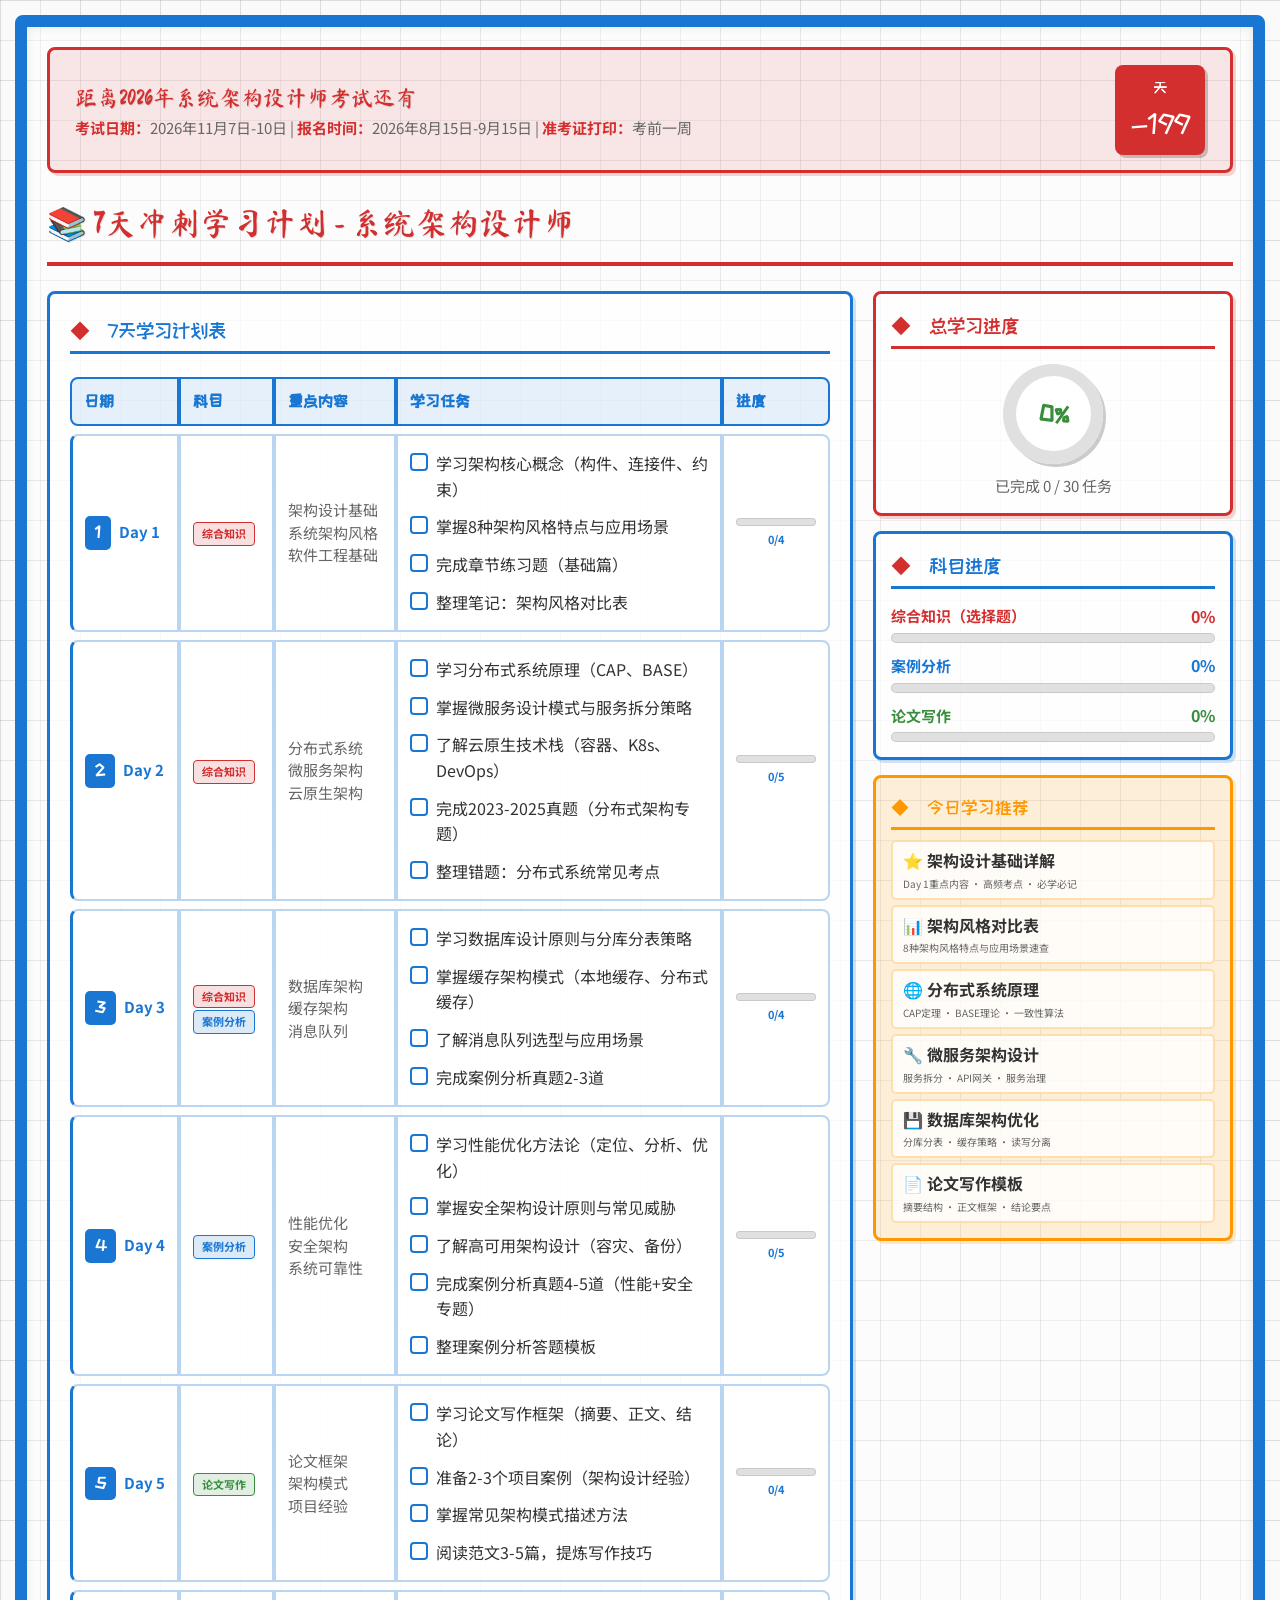
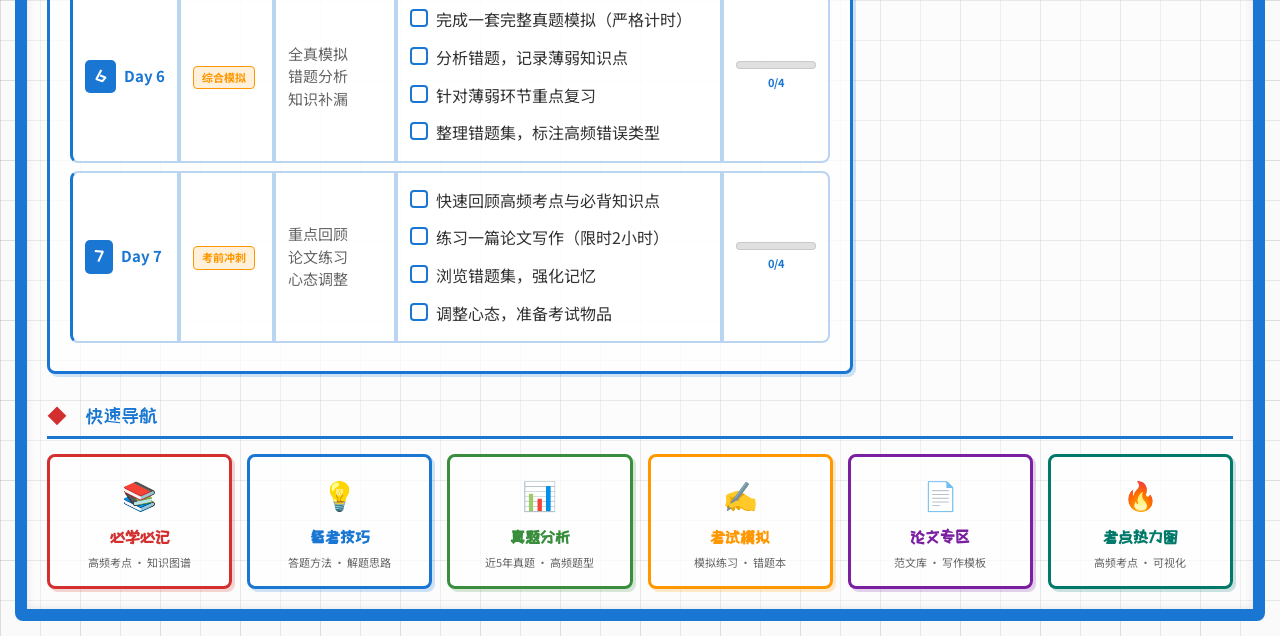
==== index.html @ 99080cd5 "补充论文范文：每个类别扩充到5篇共25篇，修复首页计划表日期列换行问题" ====
<!DOCTYPE html>
<html lang="zh-CN">
<head>
    <meta charset="UTF-8">
    <meta name="viewport" content="width=device-width, initial-scale=1.0">
    <title>系统架构设计师冲刺备考网站</title>
    <link rel="stylesheet" href="css/common.css">
    <style>
        * {
            margin: 0;
            padding: 0;
            box-sizing: border-box;
        }

        body {
            font-family: 'Noto Sans SC', sans-serif;
            background: #fafafa;
            background-image:
                linear-gradient(rgba(0,0,0,0.08) 1px, transparent 1px),
                linear-gradient(90deg, rgba(0,0,0,0.08) 1px, transparent 1px),
                linear-gradient(rgba(0,0,0,0.04) 1px, transparent 1px),
                linear-gradient(90deg, rgba(0,0,0,0.04) 1px, transparent 1px);
            background-size: 40px 40px, 40px 40px, 80px 80px, 80px 80px;
            padding: 15px;
            color: #333;
            min-height: 100vh;
        }

        /* 白板边框效果 */
        .whiteboard-container {
            position: relative;
            background: rgba(255,255,255,0.3);
            border: 12px solid #1976d2;
            border-radius: 8px;
            box-shadow: inset 0 0 10px rgba(0,0,0,0.1);
            padding: 20px;
            max-width: 1400px;
            margin: 0 auto;
        }

        /* 倒计时横幅 */
        .countdown-banner {
            background: rgba(211,47,47,0.1);
            border: 3px solid #d32f2f;
            border-radius: 8px;
            padding: 15px 25px;
            margin-bottom: 25px;
            display: flex;
            justify-content: space-between;
            align-items: center;
            box-shadow: 3px 3px 0 rgba(211,47,47,0.2);
        }

        .countdown-title {
            color: #d32f2f;
            font-family: 'Ma Shan Zheng', cursive;
            font-size: 22px;
            text-shadow: 1px 1px 0 rgba(0,0,0,0.1);
        }

        .countdown-days {
            display: flex;
            gap: 10px;
        }

        .day-box {
            background: #d32f2f;
            color: #fff;
            padding: 10px 15px;
            border-radius: 8px;
            font-family: 'ZCOOL KuaiLe', cursive;
            font-size: 28px;
            text-align: center;
            min-width: 60px;
            box-shadow: 3px 3px 0 rgba(0,0,0,0.2);
        }

        .day-label {
            font-size: 16px;
            font-weight: 500;
        }

        .exam-info {
            font-size: 15px;
            color: #666;
        }

        .exam-info strong {
            color: #d32f2f;
        }

        /* 页面标题 */
        .page-title {
            color: #d32f2f;
            font-family: 'Ma Shan Zheng', cursive;
            font-size: 32px;
            margin-bottom: 25px;
            padding-bottom: 12px;
            border-bottom: 4px solid #d32f2f;
            text-shadow: 1px 1px 0 rgba(0,0,0,0.1);
        }

        /* 主内容区域 */
        .main-content {
            display: grid;
            grid-template-columns: 1fr 360px;
            gap: 20px;
            min-height: calc(100vh - 250px);
        }

        /* 7天学习计划表格 */
        .study-plan-section {
            background: rgba(255,255,255,0.7);
            border: 3px solid #1976d2;
            border-radius: 8px;
            padding: 20px;
            box-shadow: 3px 3px 0 rgba(25,118,210,0.2);
        }

        /* 科目列样式优化 - 标签不换行 */
        .subject-tags-wrapper {
            display: flex;
            flex-wrap: nowrap;
            gap: 4px;
            align-items: center;
        }

        /* 科目标签 - 更紧凑 */
        .subject-tag {
            display: inline-block;
            padding: 2px 8px;
            border-radius: 4px;
            font-size: 11px;
            font-weight: 700;
            white-space: nowrap;
        }

        .section-title {
            color: #1976d2;
            font-family: 'ZCOOL KuaiLe', cursive;
            font-size: 20px;
            margin-bottom: 15px;
            display: flex;
            align-items: center;
            gap: 8px;
        }

        .section-title::before {
            content: '◆';
            color: #d32f2f;
        }

        /* 学习计划表格 */
        .plan-table {
            width: 100%;
            border-collapse: separate;
            border-spacing: 0 8px;
        }

        .plan-table th {
            background: rgba(25,118,210,0.1);
            color: #1976d2;
            font-family: 'ZCOOL KuaiLe', cursive;
            font-size: 16px;
            padding: 10px 12px;
            text-align: left;
            border: 2px solid #1976d2;
        }

        .plan-table th:first-child {
            border-radius: 8px 0 0 8px;
        }

        .plan-table th:last-child {
            border-radius: 0 8px 8px 0;
        }

        .plan-table td {
            padding: 12px 12px;
            font-size: 15px;
            background: rgba(255,255,255,0.8);
            border: 2px solid rgba(25,118,210,0.3);
            transition: all 0.3s;
        }

        .plan-table td:first-child {
            border-radius: 8px 0 0 8px;
            border-left: 3px solid #1976d2;
        }

        .plan-table td:last-child {
            border-radius: 0 8px 8px 0;
        }

        .plan-table tr:hover td {
            background: rgba(25,118,210,0.1);
            border-color: #1976d2;
        }

        /* 日期单元格 */
        .day-cell {
            font-weight: 700;
            color: #1976d2;
            white-space: nowrap;
        }

        .day-number {
            display: inline-block;
            background: #1976d2;
            color: #fff;
            padding: 4px 10px;
            border-radius: 5px;
            font-family: 'ZCOOL KuaiLe', cursive;
            font-size: 16px;
            margin-right: 8px;
        }

        /* 科目标签 - 更紧凑 */
        .subject-tag {
            display: inline-block;
            padding: 2px 8px;
            border-radius: 4px;
            font-size: 11px;
            font-weight: 700;
            white-space: nowrap;
        }

        .subject-tag.red {
            background: rgba(211,47,47,0.15);
            color: #d32f2f;
            border: 1px solid #d32f2f;
        }

        .subject-tag.blue {
            background: rgba(25,118,210,0.15);
            color: #1976d2;
            border: 1px solid #1976d2;
        }

        .subject-tag.green {
            background: rgba(56,142,60,0.15);
            color: #388e3c;
            border: 1px solid #388e3c;
        }

        .subject-tag.orange {
            background: rgba(255,152,0,0.15);
            color: #ff9800;
            border: 1px solid #ff9800;
        }

        /* 内容要点 */
        .content-points {
            color: #666;
            font-size: 16px;
            line-height: 1.5;
        }

        /* 任务checkbox列表 */
        .task-list {
            display: flex;
            flex-direction: column;
            gap: 6px;
        }

        .task-item {
            display: flex;
            align-items: flex-start;
            gap: 8px;
            font-size: 16px;
            line-height: 1.6;
            cursor: pointer;
            padding: 3px 0;
        }

        .task-item:hover {
            color: #1976d2;
        }

        .task-checkbox {
            width: 18px;
            height: 18px;
            border: 2px solid #1976d2;
            border-radius: 4px;
            cursor: pointer;
            display: flex;
            align-items: center;
            justify-content: center;
            transition: all 0.2s;
            background: transparent;
            flex-shrink: 0;
            margin-top: 2px;
        }

        .task-checkbox:hover {
            background: rgba(25,118,210,0.1);
        }

        .task-checkbox.checked {
            background: #388e3c;
            border-color: #388e3c;
        }

        .task-checkbox.checked::after {
            content: '✓';
            color: #fff;
            font-size: 16px;
            font-weight: 700;
        }

        .task-text {
            flex: 1;
        }

        .task-text.completed {
            color: #666;
            text-decoration: line-through;
        }

        /* 状态进度 */
        .status-progress {
            display: flex;
            flex-direction: column;
            align-items: center;
            gap: 5px;
        }

        .mini-progress-bar {
            width: 80px;
            height: 8px;
            background: #e0e0e0;
            border-radius: 4px;
            overflow: hidden;
            border: 1px solid rgba(0,0,0,0.1);
        }

        .mini-progress-fill {
            height: 100%;
            border-radius: 4px;
            transition: width 0.3s ease;
            background: #1976d2;
        }

        .mini-progress-fill.completed {
            background: #388e3c;
        }

        .progress-percent-text {
            font-size: 11px;
            font-weight: 700;
            color: #1976d2;
        }

        .progress-percent-text.completed {
            color: #388e3c;
        }

        /* 右侧进度区域 */
        .progress-section {
            display: flex;
            flex-direction: column;
            gap: 15px;
            height: 100%;
        }

        /* 总进度卡片 */
        .total-progress-card {
            background: rgba(255,255,255,0.7);
            border: 3px solid #d32f2f;
            border-radius: 8px;
            padding: 15px;
            text-align: center;
            box-shadow: 3px 3px 0 rgba(211,47,47,0.2);
        }

        .progress-circle {
            width: 100px;
            height: 100px;
            border-radius: 50%;
            background: conic-gradient(#388e3c 0deg 0deg, #e0e0e0 0deg 360deg);
            display: flex;
            align-items: center;
            justify-content: center;
            margin: 10px auto;
            box-shadow: 3px 3px 0 rgba(0,0,0,0.2);
            position: relative;
        }

        .progress-circle::before {
            content: '';
            width: 75px;
            height: 75px;
            border-radius: 50%;
            background: #fff;
            position: absolute;
        }

        .progress-value {
            position: relative;
            z-index: 1;
            color: #388e3c;
            font-family: 'ZCOOL KuaiLe', cursive;
            font-size: 24px;
            font-weight: 700;
        }

        .progress-label {
            color: #666;
            font-size: 15px;
        }

        /* 分科目进度 */
        .subject-progress-card {
            background: rgba(255,255,255,0.7);
            border: 3px solid #1976d2;
            border-radius: 8px;
            padding: 15px;
            box-shadow: 3px 3px 0 rgba(25,118,210,0.2);
        }

        .progress-item {
            margin-bottom: 10px;
        }

        .progress-item:last-child {
            margin-bottom: 0;
        }

        .progress-header {
            display: flex;
            justify-content: space-between;
            align-items: center;
            margin-bottom: 4px;
        }

        .progress-name {
            font-size: 15px;
            font-weight: 700;
        }

        .progress-percent {
            font-size: 16px;
            font-weight: 700;
        }

        .progress-bar {
            height: 10px;
            background: #e0e0e0;
            border-radius: 5px;
            overflow: hidden;
            border: 1px solid rgba(0,0,0,0.1);
        }

        .progress-fill {
            height: 100%;
            border-radius: 5px;
            transition: width 0.5s ease;
        }

        .progress-fill.red {
            background: #d32f2f;
        }

        .progress-fill.blue {
            background: #1976d2;
        }

        .progress-fill.green {
            background: #388e3c;
        }

        /* 今日推荐卡片 */
        .today-recommend-card {
            background: rgba(255,152,0,0.15);
            border: 3px solid #ff9800;
            border-radius: 8px;
            padding: 15px;
            box-shadow: 3px 3px 0 rgba(255,152,0,0.2);
        }

        .today-recommend-card .section-title::before {
            color: #ff9800;
        }

        .today-recommend-card .section-title {
            color: #ff9800;
            font-size: 18px;
            margin-bottom: 10px;
        }

        .recommend-item {
            background: rgba(255,255,255,0.8);
            padding: 6px 10px;
            border-radius: 5px;
            margin-bottom: 5px;
            border: 2px solid rgba(255,152,0,0.3);
            cursor: pointer;
            transition: all 0.3s;
        }

        .recommend-item:hover {
            background: rgba(255,152,0,0.2);
            transform: translateX(5px);
        }

        .recommend-item:last-child {
            margin-bottom: 0;
        }

        .recommend-title {
            font-weight: 700;
            font-size: 16px;
            color: #333;
        }

        .recommend-desc {
            font-size: 10px;
            color: #666;
            margin-top: 2px;
        }

        /* 快速导航区域 */
        .quick-nav-section {
            margin-top: 25px;
        }

        .nav-grid {
            display: grid;
            grid-template-columns: repeat(6, 1fr);
            gap: 15px;
        }

        .nav-card {
            background: rgba(255,255,255,0.7);
            border: 3px solid;
            border-radius: 8px;
            padding: 15px;
            text-align: center;
            cursor: pointer;
            transition: all 0.3s;
            box-shadow: 3px 3px 0;
        }

        .nav-card:hover {
            transform: translateY(-3px);
        }

        .nav-card.red {
            border-color: #d32f2f;
            box-shadow: 3px 3px 0 rgba(211,47,47,0.2);
        }

        .nav-card.red:hover {
            background: rgba(211,47,47,0.15);
        }

        .nav-card.blue {
            border-color: #1976d2;
            box-shadow: 3px 3px 0 rgba(25,118,210,0.2);
        }

        .nav-card.blue:hover {
            background: rgba(25,118,210,0.15);
        }

        .nav-card.green {
            border-color: #388e3c;
            box-shadow: 3px 3px 0 rgba(56,142,60,0.2);
        }

        .nav-card.green:hover {
            background: rgba(56,142,60,0.15);
        }

        .nav-card.orange {
            border-color: #ff9800;
            box-shadow: 3px 3px 0 rgba(255,152,0,0.2);
        }

        .nav-card.orange:hover {
            background: rgba(255,152,0,0.15);
        }

        .nav-card.purple {
            border-color: #7b1fa2;
            box-shadow: 3px 3px 0 rgba(123,31,162,0.2);
        }

        .nav-card.purple:hover {
            background: rgba(123,31,162,0.15);
        }

        .nav-card.teal {
            border-color: #00796b;
            box-shadow: 3px 3px 0 rgba(0,121,107,0.2);
        }

        .nav-card.teal:hover {
            background: rgba(0,121,107,0.15);
        }

        .nav-icon {
            font-size: 28px;
            margin-bottom: 8px;
        }

        .nav-label {
            font-family: 'ZCOOL KuaiLe', cursive;
            font-size: 16px;
            font-weight: 700;
        }

        .nav-desc {
            font-size: 11px;
            color: #666;
            margin-top: 3px;
        }

        /* 响应式设计 */
        @media (max-width: 1024px) {
            .main-content {
                grid-template-columns: 1fr;
            }

            .nav-grid {
                grid-template-columns: repeat(3, 1fr);
            }
        }

        @media (max-width: 768px) {
            .nav-grid {
                grid-template-columns: repeat(2, 1fr);
            }

            .countdown-banner {
                flex-direction: column;
                gap: 15px;
                text-align: center;
            }

            .countdown-days {
                justify-content: center;
            }

            .plan-table th:nth-child(3),
            .plan-table td:nth-child(3) {
                display: none;
            }
        }

        .clickable {
            cursor: pointer;
        }
    </style>
</head>
<body>
    <div class="whiteboard-container">
        <!-- 倒计时横幅 -->
        <div class="countdown-banner">
            <div>
                <div class="countdown-title">距离2026年系统架构设计师考试还有</div>
                <div class="exam-info">
                    <strong>考试日期：</strong>2026年11月7日-10日 |
                    <strong>报名时间：</strong>2026年8月15日-9月15日 |
                    <strong>准考证打印：</strong>考前一周
                </div>
            </div>
            <div class="countdown-days">
                <div class="day-box">
                    <div class="day-label">天</div>
                    <div id="countdownDays">176</div>
                </div>
            </div>
        </div>

        <!-- 页面标题 -->
        <div class="page-title">📚 7天冲刺学习计划 - 系统架构设计师</div>

        <!-- 主内容区域 -->
        <div class="main-content">
            <!-- 左侧：学习计划表格 -->
            <div class="study-plan-section">
                <div class="section-title">7天学习计划表</div>
                <table class="plan-table">
                    <thead>
                        <tr>
                            <th style="width: 12%;">日期</th>
                            <th style="width: 12%;">科目</th>
                            <th style="width: 18%;">重点内容</th>
                            <th style="width: 48%;">学习任务</th>
                            <th style="width: 10%;">进度</th>
                        </tr>
                    </thead>
                    <tbody>
                        <!-- Day 1 -->
                        <tr data-day="1">
                            <td class="day-cell">
                                <span class="day-number">1</span>Day 1
                            </td>
                            <td>
                                <span class="subject-tag red">综合知识</span>
                            </td>
                            <td class="content-points">
                                架构设计基础<br>
                                系统架构风格<br>
                                软件工程基础
                            </td>
                            <td>
                                <div class="task-list">
                                    <div class="task-item" onclick="toggleTask(this)">
                                        <div class="task-checkbox"></div>
                                        <span class="task-text">学习架构核心概念（构件、连接件、约束）</span>
                                    </div>
                                    <div class="task-item" onclick="toggleTask(this)">
                                        <div class="task-checkbox"></div>
                                        <span class="task-text">掌握8种架构风格特点与应用场景</span>
                                    </div>
                                    <div class="task-item" onclick="toggleTask(this)">
                                        <div class="task-checkbox"></div>
                                        <span class="task-text">完成章节练习题（基础篇）</span>
                                    </div>
                                    <div class="task-item" onclick="toggleTask(this)">
                                        <div class="task-checkbox"></div>
                                        <span class="task-text">整理笔记：架构风格对比表</span>
                                    </div>
                                </div>
                            </td>
                            <td>
                                <div class="status-progress">
                                    <div class="mini-progress-bar">
                                        <div class="mini-progress-fill" style="width: 0%;"></div>
                                    </div>
                                    <span class="progress-percent-text">0/4</span>
                                </div>
                            </td>
                        </tr>

                        <!-- Day 2 -->
                        <tr data-day="2">
                            <td class="day-cell">
                                <span class="day-number">2</span>Day 2
                            </td>
                            <td>
                                <span class="subject-tag red">综合知识</span>
                            </td>
                            <td class="content-points">
                                分布式系统<br>
                                微服务架构<br>
                                云原生架构
                            </td>
                            <td>
                                <div class="task-list">
                                    <div class="task-item" onclick="toggleTask(this)">
                                        <div class="task-checkbox"></div>
                                        <span class="task-text">学习分布式系统原理（CAP、BASE）</span>
                                    </div>
                                    <div class="task-item" onclick="toggleTask(this)">
                                        <div class="task-checkbox"></div>
                                        <span class="task-text">掌握微服务设计模式与服务拆分策略</span>
                                    </div>
                                    <div class="task-item" onclick="toggleTask(this)">
                                        <div class="task-checkbox"></div>
                                        <span class="task-text">了解云原生技术栈（容器、K8s、DevOps）</span>
                                    </div>
                                    <div class="task-item" onclick="toggleTask(this)">
                                        <div class="task-checkbox"></div>
                                        <span class="task-text">完成2023-2025真题（分布式架构专题）</span>
                                    </div>
                                    <div class="task-item" onclick="toggleTask(this)">
                                        <div class="task-checkbox"></div>
                                        <span class="task-text">整理错题：分布式系统常见考点</span>
                                    </div>
                                </div>
                            </td>
                            <td>
                                <div class="status-progress">
                                    <div class="mini-progress-bar">
                                        <div class="mini-progress-fill" style="width: 0%;"></div>
                                    </div>
                                    <span class="progress-percent-text">0/5</span>
                                </div>
                            </td>
                        </tr>

                        <!-- Day 3 -->
                        <tr data-day="3">
                            <td class="day-cell">
                                <span class="day-number">3</span>Day 3
                            </td>
                            <td>
                                <span class="subject-tag red">综合知识</span>
                                <span class="subject-tag blue">案例分析</span>
                            </td>
                            <td class="content-points">
                                数据库架构<br>
                                缓存架构<br>
                                消息队列
                            </td>
                            <td>
                                <div class="task-list">
                                    <div class="task-item" onclick="toggleTask(this)">
                                        <div class="task-checkbox"></div>
                                        <span class="task-text">学习数据库设计原则与分库分表策略</span>
                                    </div>
                                    <div class="task-item" onclick="toggleTask(this)">
                                        <div class="task-checkbox"></div>
                                        <span class="task-text">掌握缓存架构模式（本地缓存、分布式缓存）</span>
                                    </div>
                                    <div class="task-item" onclick="toggleTask(this)">
                                        <div class="task-checkbox"></div>
                                        <span class="task-text">了解消息队列选型与应用场景</span>
                                    </div>
                                    <div class="task-item" onclick="toggleTask(this)">
                                        <div class="task-checkbox"></div>
                                        <span class="task-text">完成案例分析真题2-3道</span>
                                    </div>
                                </div>
                            </td>
                            <td>
                                <div class="status-progress">
                                    <div class="mini-progress-bar">
                                        <div class="mini-progress-fill" style="width: 0%;"></div>
                                    </div>
                                    <span class="progress-percent-text">0/4</span>
                                </div>
                            </td>
                        </tr>

                        <!-- Day 4 -->
                        <tr data-day="4">
                            <td class="day-cell">
                                <span class="day-number">4</span>Day 4
                            </td>
                            <td>
                                <span class="subject-tag blue">案例分析</span>
                            </td>
                            <td class="content-points">
                                性能优化<br>
                                安全架构<br>
                                系统可靠性
                            </td>
                            <td>
                                <div class="task-list">
                                    <div class="task-item" onclick="toggleTask(this)">
                                        <div class="task-checkbox"></div>
                                        <span class="task-text">学习性能优化方法论（定位、分析、优化）</span>
                                    </div>
                                    <div class="task-item" onclick="toggleTask(this)">
                                        <div class="task-checkbox"></div>
                                        <span class="task-text">掌握安全架构设计原则与常见威胁</span>
                                    </div>
                                    <div class="task-item" onclick="toggleTask(this)">
                                        <div class="task-checkbox"></div>
                                        <span class="task-text">了解高可用架构设计（容灾、备份）</span>
                                    </div>
                                    <div class="task-item" onclick="toggleTask(this)">
                                        <div class="task-checkbox"></div>
                                        <span class="task-text">完成案例分析真题4-5道（性能+安全专题）</span>
                                    </div>
                                    <div class="task-item" onclick="toggleTask(this)">
                                        <div class="task-checkbox"></div>
                                        <span class="task-text">整理案例分析答题模板</span>
                                    </div>
                                </div>
                            </td>
                            <td>
                                <div class="status-progress">
                                    <div class="mini-progress-bar">
                                        <div class="mini-progress-fill" style="width: 0%;"></div>
                                    </div>
                                    <span class="progress-percent-text">0/5</span>
                                </div>
                            </td>
                        </tr>

                        <!-- Day 5 -->
                        <tr data-day="5">
                            <td class="day-cell">
                                <span class="day-number">5</span>Day 5
                            </td>
                            <td>
                                <span class="subject-tag green">论文写作</span>
                            </td>
                            <td class="content-points">
                                论文框架<br>
                                架构模式<br>
                                项目经验
                            </td>
                            <td>
                                <div class="task-list">
                                    <div class="task-item" onclick="toggleTask(this)">
                                        <div class="task-checkbox"></div>
                                        <span class="task-text">学习论文写作框架（摘要、正文、结论）</span>
                                    </div>
                                    <div class="task-item" onclick="toggleTask(this)">
                                        <div class="task-checkbox"></div>
                                        <span class="task-text">准备2-3个项目案例（架构设计经验）</span>
                                    </div>
                                    <div class="task-item" onclick="toggleTask(this)">
                                        <div class="task-checkbox"></div>
                                        <span class="task-text">掌握常见架构模式描述方法</span>
                                    </div>
                                    <div class="task-item" onclick="toggleTask(this)">
                                        <div class="task-checkbox"></div>
                                        <span class="task-text">阅读范文3-5篇，提炼写作技巧</span>
                                    </div>
                                </div>
                            </td>
                            <td>
                                <div class="status-progress">
                                    <div class="mini-progress-bar">
                                        <div class="mini-progress-fill" style="width: 0%;"></div>
                                    </div>
                                    <span class="progress-percent-text">0/4</span>
                                </div>
                            </td>
                        </tr>

                        <!-- Day 6 -->
                        <tr data-day="6">
                            <td class="day-cell">
                                <span class="day-number">6</span>Day 6
                            </td>
                            <td>
                                <span class="subject-tag orange">综合模拟</span>
                            </td>
                            <td class="content-points">
                                全真模拟<br>
                                错题分析<br>
                                知识补漏
                            </td>
                            <td>
                                <div class="task-list">
                                    <div class="task-item" onclick="toggleTask(this)">
                                        <div class="task-checkbox"></div>
                                        <span class="task-text">完成一套完整真题模拟（严格计时）</span>
                                    </div>
                                    <div class="task-item" onclick="toggleTask(this)">
                                        <div class="task-checkbox"></div>
                                        <span class="task-text">分析错题，记录薄弱知识点</span>
                                    </div>
                                    <div class="task-item" onclick="toggleTask(this)">
                                        <div class="task-checkbox"></div>
                                        <span class="task-text">针对薄弱环节重点复习</span>
                                    </div>
                                    <div class="task-item" onclick="toggleTask(this)">
                                        <div class="task-checkbox"></div>
                                        <span class="task-text">整理错题集，标注高频错误类型</span>
                                    </div>
                                </div>
                            </td>
                            <td>
                                <div class="status-progress">
                                    <div class="mini-progress-bar">
                                        <div class="mini-progress-fill" style="width: 0%;"></div>
                                    </div>
                                    <span class="progress-percent-text">0/4</span>
                                </div>
                            </td>
                        </tr>

                        <!-- Day 7 -->
                        <tr data-day="7">
                            <td class="day-cell">
                                <span class="day-number">7</span>Day 7
                            </td>
                            <td>
                                <span class="subject-tag orange">考前冲刺</span>
                            </td>
                            <td class="content-points">
                                重点回顾<br>
                                论文练习<br>
                                心态调整
                            </td>
                            <td>
                                <div class="task-list">
                                    <div class="task-item" onclick="toggleTask(this)">
                                        <div class="task-checkbox"></div>
                                        <span class="task-text">快速回顾高频考点与必背知识点</span>
                                    </div>
                                    <div class="task-item" onclick="toggleTask(this)">
                                        <div class="task-checkbox"></div>
                                        <span class="task-text">练习一篇论文写作（限时2小时）</span>
                                    </div>
                                    <div class="task-item" onclick="toggleTask(this)">
                                        <div class="task-checkbox"></div>
                                        <span class="task-text">浏览错题集，强化记忆</span>
                                    </div>
                                    <div class="task-item" onclick="toggleTask(this)">
                                        <div class="task-checkbox"></div>
                                        <span class="task-text">调整心态，准备考试物品</span>
                                    </div>
                                </div>
                            </td>
                            <td>
                                <div class="status-progress">
                                    <div class="mini-progress-bar">
                                        <div class="mini-progress-fill" style="width: 0%;"></div>
                                    </div>
                                    <span class="progress-percent-text">0/4</span>
                                </div>
                            </td>
                        </tr>
                    </tbody>
                </table>
            </div>

            <!-- 右侧：进度与推荐 -->
            <div class="progress-section">
                <!-- 总进度 -->
                <div class="total-progress-card">
                    <div class="section-title" style="color: #d32f2f;">总学习进度</div>
                    <div class="progress-circle">
                        <div class="progress-value">0%</div>
                    </div>
                    <div class="progress-label">已完成 0 / 30 任务</div>
                </div>

                <!-- 分科目进度 -->
                <div class="subject-progress-card">
                    <div class="section-title">科目进度</div>

                    <div class="progress-item">
                        <div class="progress-header">
                            <span class="progress-name" style="color: #d32f2f;">综合知识（选择题）</span>
                            <span class="progress-percent" style="color: #d32f2f;">0%</span>
                        </div>
                        <div class="progress-bar">
                            <div class="progress-fill red" style="width: 0%;"></div>
                        </div>
                    </div>

                    <div class="progress-item">
                        <div class="progress-header">
                            <span class="progress-name" style="color: #1976d2;">案例分析</span>
                            <span class="progress-percent" style="color: #1976d2;">0%</span>
                        </div>
                        <div class="progress-bar">
                            <div class="progress-fill blue" style="width: 0%;"></div>
                        </div>
                    </div>

                    <div class="progress-item">
                        <div class="progress-header">
                            <span class="progress-name" style="color: #388e3c;">论文写作</span>
                            <span class="progress-percent" style="color: #388e3c;">0%</span>
                        </div>
                        <div class="progress-bar">
                            <div class="progress-fill green" style="width: 0%;"></div>
                        </div>
                    </div>
                </div>

                <!-- 今日推荐 -->
                <div class="today-recommend-card">
                    <div class="section-title">今日学习推荐</div>

                    <div class="recommend-item clickable" onclick="location.href='knowledge.html?topic=arch-core'">
                        <div class="recommend-title">⭐ 架构设计基础详解</div>
                        <div class="recommend-desc">Day 1重点内容 · 高频考点 · 必学必记</div>
                    </div>

                    <div class="recommend-item clickable" onclick="location.href='knowledge.html?topic=arch-style'">
                        <div class="recommend-title">📊 架构风格对比表</div>
                        <div class="recommend-desc">8种架构风格特点与应用场景速查</div>
                    </div>

                    <div class="recommend-item clickable" onclick="location.href='knowledge.html?topic=dist-cap'">
                        <div class="recommend-title">🌐 分布式系统原理</div>
                        <div class="recommend-desc">CAP定理 · BASE理论 · 一致性算法</div>
                    </div>

                    <div class="recommend-item clickable" onclick="location.href='knowledge.html?topic=dist-microservice'">
                        <div class="recommend-title">🔧 微服务架构设计</div>
                        <div class="recommend-desc">服务拆分 · API网关 · 服务治理</div>
                    </div>

                    <div class="recommend-item clickable" onclick="location.href='knowledge.html?topic=db-sharding'">
                        <div class="recommend-title">💾 数据库架构优化</div>
                        <div class="recommend-desc">分库分表 · 缓存策略 · 读写分离</div>
                    </div>

                    <div class="recommend-item clickable" onclick="location.href='essay.html'">
                        <div class="recommend-title">📄 论文写作模板</div>
                        <div class="recommend-desc">摘要结构 · 正文框架 · 结论要点</div>
                    </div>
                </div>
            </div>
        </div>

        <!-- 快速导航区域 -->
        <div class="quick-nav-section">
            <div class="section-title">快速导航</div>
            <div class="nav-grid">
                <div class="nav-card red clickable" onclick="location.href='knowledge.html'">
                    <div class="nav-icon" style="color: #d32f2f;">📚</div>
                    <div class="nav-label" style="color: #d32f2f;">必学必记</div>
                    <div class="nav-desc">高频考点 · 知识图谱</div>
                </div>

                <div class="nav-card blue clickable" onclick="location.href='tips.html'">
                    <div class="nav-icon" style="color: #1976d2;">💡</div>
                    <div class="nav-label" style="color: #1976d2;">备考技巧</div>
                    <div class="nav-desc">答题方法 · 解题思路</div>
                </div>

                <div class="nav-card green clickable" onclick="location.href='questions.html'">
                    <div class="nav-icon" style="color: #388e3c;">📊</div>
                    <div class="nav-label" style="color: #388e3c;">真题分析</div>
                    <div class="nav-desc">近5年真题 · 高频题型</div>
                </div>

                <div class="nav-card orange clickable" onclick="location.href='exam.html'">
                    <div class="nav-icon" style="color: #ff9800;">✍️</div>
                    <div class="nav-label" style="color: #ff9800;">考试模拟</div>
                    <div class="nav-desc">模拟练习 · 错题本</div>
                </div>

                <div class="nav-card purple clickable" onclick="location.href='essay.html'">
                    <div class="nav-icon" style="color: #7b1fa2;">📄</div>
                    <div class="nav-label" style="color: #7b1fa2;">论文专区</div>
                    <div class="nav-desc">范文库 · 写作模板</div>
                </div>

                <div class="nav-card teal clickable" onclick="location.href='heatmap.html'">
                    <div class="nav-icon" style="color: #00796b;">🔥</div>
                    <div class="nav-label" style="color: #00796b;">考点热力图</div>
                    <div class="nav-desc">高频考点 · 可视化</div>
                </div>
            </div>
        </div>
    </div>

    <script src="js/common.js"></script>
    <script>
        // 计算考试倒计时
        function calculateCountdown() {
            const daysRemaining = calcDaysRemaining();
            document.getElementById('countdownDays').textContent = daysRemaining;
        }

        // 切换任务checkbox（保存到localStorage）
        function toggleTask(taskItem) {
            const checkbox = taskItem.querySelector('.task-checkbox');
            const taskText = taskItem.querySelector('.task-text');
            const row = taskItem.closest('tr');
            const day = row.dataset.day;
            const taskIndex = Array.from(row.querySelectorAll('.task-item')).indexOf(taskItem);
            const taskId = `task${taskIndex}`;

            checkbox.classList.toggle('checked');
            taskText.classList.toggle('completed');

            // 保存到localStorage
            const completed = checkbox.classList.contains('checked');
            updateTask(day, taskId, completed);

            updateRowProgress(row);
            updateTotalProgress();
        }

        // 从localStorage加载任务状态
        function loadTaskStatus() {
            for (let day = 1; day <= 7; day++) {
                const row = document.querySelector(`[data-day="${day}"]`);
                if (!row) continue;
                const tasks = row.querySelectorAll('.task-item');
                tasks.forEach((task, index) => {
                    const taskId = `task${index}`;
                    const status = getTaskStatus(day, taskId);
                    if (status) {
                        task.querySelector('.task-checkbox').classList.add('checked');
                        task.querySelector('.task-text').classList.add('completed');
                    }
                });
                updateRowProgress(row);
            }
        }

        // 更新单行进度
        function updateRowProgress(row) {
            const tasks = row.querySelectorAll('.task-item');
            const completedTasks = row.querySelectorAll('.task-checkbox.checked');
            const total = tasks.length;
            const completed = completedTasks.length;
            const percent = Math.round((completed / total) * 100);

            const miniBar = row.querySelector('.mini-progress-fill');
            const miniText = row.querySelector('.progress-percent-text');

            miniBar.style.width = percent + '%';
            miniText.textContent = `${completed}/${total}`;

            if (percent === 100) {
                miniBar.classList.add('completed');
                miniText.classList.add('completed');
            } else {
                miniBar.classList.remove('completed');
                miniText.classList.remove('completed');
            }
        }

        // 更新总进度
        function updateTotalProgress() {
            const allTasks = document.querySelectorAll('.task-item');
            const completedTasks = document.querySelectorAll('.task-checkbox.checked');
            const total = allTasks.length;
            const completed = completedTasks.length;
            const percent = Math.round((completed / total) * 100);

            // 更新圆形进度
            document.querySelector('.progress-value').textContent = percent + '%';
            document.querySelector('.progress-label').textContent = `已完成 ${completed} / ${total} 任务`;

            const progressCircle = document.querySelector('.progress-circle');
            const degrees = (percent / 100) * 360;
            progressCircle.style.background = `conic-gradient(#388e3c 0deg ${degrees}deg, #e0e0e0 ${degrees}deg 360deg)`;

            // 更新分科目进度
            updateSubjectProgress();
        }

        // 更新分科目进度
        function updateSubjectProgress() {
            // 综合知识：Day 1, 2, 3 的部分任务
            const zhTasks = [
                ...document.querySelector('[data-day="1"]').querySelectorAll('.task-item'),
                ...document.querySelector('[data-day="2"]').querySelectorAll('.task-item'),
                ...document.querySelector('[data-day="3"]').querySelectorAll('.task-item').slice(0, 3)
            ];
            const zhCompleted = zhTasks.filter(t => t.querySelector('.task-checkbox.checked')).length;
            const zhPercent = Math.round((zhCompleted / zhTasks.length) * 100);
            document.querySelector('.progress-fill.red').style.width = zhPercent + '%';
            document.querySelector('.progress-percent[style*="d32f2f"]').textContent = zhPercent + '%';

            // 案例分析：Day 3, 4 的部分任务
            const alTasks = [
                ...document.querySelector('[data-day="3"]').querySelectorAll('.task-item').slice(3),
                ...document.querySelector('[data-day="4"]').querySelectorAll('.task-item')
            ];
            const alCompleted = alTasks.filter(t => t.querySelector('.task-checkbox.checked')).length;
            const alPercent = Math.round((alCompleted / alTasks.length) * 100);
            document.querySelector('.progress-fill.blue').style.width = alPercent + '%';
            document.querySelector('.progress-percent[style*="1976d2"]').textContent = alPercent + '%';

            // 论文写作：Day 5 的任务
            const paperTasks = document.querySelector('[data-day="5"]').querySelectorAll('.task-item');
            const paperCompleted = paperTasks.filter(t => t.querySelector('.task-checkbox.checked')).length;
            const paperPercent = Math.round((paperCompleted / paperTasks.length) * 100);
            document.querySelector('.progress-fill.green').style.width = paperPercent + '%';
            document.querySelector('.progress-percent[style*="388e3c"]').textContent = paperPercent + '%';
        }

        // 初始化
        calculateCountdown();
        loadTaskStatus();
        updateTotalProgress();
    </script>
</body>
</html>
---- css/common.css ----
/* 系统架构设计师冲刺备考网站 - 公共样式 */

/* 字体引入 */
@import url('https://fonts.googleapis.com/css2?family=Noto+Sans+SC:wght@400;500;700&family=ZCOOL+KuaiLe&family=Ma+Shan+Zheng&display=swap');

/* 基础重置 - 增大字体 */
* {
    margin: 0;
    padding: 0;
    box-sizing: border-box;
}

/* 白板格纹背景 */
body {
    font-family: 'Noto Sans SC', sans-serif;
    background: #fafafa;
    background-image:
        linear-gradient(rgba(0,0,0,0.08) 1px, transparent 1px),
        linear-gradient(90deg, rgba(0,0,0,0.08) 1px, transparent 1px);
    background-size: 40px 40px;
    padding: 8px;
    color: #333;
    min-height: 100vh;
    font-size: 17px;
    line-height: 1.6;
}

/* 白板容器 */
.whiteboard-container {
    background: rgba(255,255,255,0.3);
    border: 8px solid #1976d2;
    border-radius: 8px;
    padding: 12px;
    max-width: 1400px;
    margin: 0 auto;
}

/* 模块标题 */
.module-header {
    text-align: center;
    margin-bottom: 12px;
    padding: 10px;
    background: rgba(255,255,255,0.7);
    border: 3px solid #d32f2f;
    border-radius: 8px;
}

.module-title {
    color: #d32f2f;
    font-family: 'Ma Shan Zheng', cursive;
    font-size: 32px;
}

.module-subtitle {
    font-size: 16px;
    color: #666;
    margin-top: 4px;
}

/* 导航标签 */
.nav-tabs {
    display: flex;
    gap: 8px;
}

.nav-tab {
    font-family: 'ZCOOL KuaiLe', cursive;
    font-size: 17px;
    padding: 12px 24px;
    border: 3px solid;
    border-radius: 5px;
    cursor: pointer;
    transition: all 0.3s;
    background: transparent;
}

.nav-tab.red.active { background: #d32f2f; color: #fff; }
.nav-tab.red { color: #d32f2f; border-color: #d32f2f; }
.nav-tab.blue.active { background: #1976d2; color: #fff; }
.nav-tab.blue { color: #1976d2; border-color: #1976d2; }
.nav-tab.green.active { background: #388e3c; color: #fff; }
.nav-tab.green { color: #388e3c; border-color: #388e3c; }

/* 顶部导航栏 */
.top-nav {
    display: flex;
    justify-content: space-between;
    align-items: center;
    margin-bottom: 10px;
    padding: 10px 15px;
    background: rgba(255,255,255,0.7);
    border: 3px solid #1976d2;
    border-radius: 8px;
}

.breadcrumb {
    font-size: 16px;
    color: #666;
}

.breadcrumb span {
    color: #1976d2;
    font-weight: 700;
}

/* 返回首页按钮 */
.back-home {
    padding: 10px 18px;
    background: rgba(25,118,210,0.1);
    border: 2px solid #1976d2;
    border-radius: 5px;
    color: #1976d2;
    cursor: pointer;
    font-size: 16px;
    transition: all 0.3s;
}

.back-home:hover {
    background: rgba(25,118,210,0.2);
}

/* 标签样式 */
.subject-tag {
    display: inline-block;
    padding: 5px 14px;
    border-radius: 5px;
    font-size: 15px;
    font-weight: 700;
    margin-right: 5px;
}

.subject-tag.red {
    background: rgba(211,47,47,0.15);
    color: #d32f2f;
    border: 2px solid #d32f2f;
}

.subject-tag.blue {
    background: rgba(25,118,210,0.15);
    color: #1976d2;
    border: 2px solid #1976d2;
}

.subject-tag.green {
    background: rgba(56,142,60,0.15);
    color: #388e3c;
    border: 2px solid #388e3c;
}

.subject-tag.orange {
    background: rgba(255,152,0,0.15);
    color: #ff9800;
    border: 2px solid #ff9800;
}

/* 年份徽章 */
.year-badge {
    display: inline-block;
    padding: 5px 12px;
    background: #1976d2;
    color: #fff;
    border-radius: 3px;
    font-size: 16px;
    font-weight: 700;
    margin-right: 5px;
}

/* 考点徽章 */
.topic-badge {
    display: inline-block;
    padding: 5px 12px;
    background: rgba(25,118,210,0.15);
    color: #1976d2;
    border: 1px solid #1976d2;
    border-radius: 3px;
    font-size: 16px;
    margin-right: 3px;
    margin-bottom: 3px;
}

/* 比例徽章 */
.percent-badge {
    display: inline-block;
    padding: 5px 12px;
    background: rgba(211,47,47,0.15);
    color: #d32f2f;
    border: 1px solid #d32f2f;
    border-radius: 3px;
    font-size: 15px;
    font-weight: 700;
}

/* 搜索框 */
.search-box {
    display: flex;
    gap: 8px;
}

.search-input {
    padding: 10px 18px;
    border: 3px solid #1976d2;
    border-radius: 5px;
    width: 250px;
    font-size: 16px;
}

.search-btn {
    padding: 10px 24px;
    background: #1976d2;
    color: #fff;
    border: 3px solid #1976d2;
    border-radius: 5px;
    cursor: pointer;
    font-family: 'ZCOOL KuaiLe', cursive;
    font-size: 16px;
}

/* 卡片标题 */
.card-title {
    font-family: 'Ma Shan Zheng', cursive;
    font-size: 28px;
    margin-bottom: 10px;
    padding-bottom: 8px;
    border-bottom: 3px solid;
}

.card-title.blue { color: #1976d2; border-color: #1976d2; }
.card-title.orange { color: #ff9800; border-color: #ff9800; }
.card-title.green { color: #388e3c; border-color: #388e3c; }
.card-title.red { color: #d32f2f; border-color: #d32f2f; }

/* 内容区域标题 */
.section-title {
    font-family: 'ZCOOL KuaiLe', cursive;
    font-size: 22px;
    margin-bottom: 8px;
    padding-bottom: 5px;
    border-bottom: 3px solid;
}

.section-title.blue { color: #1976d2; border-color: #1976d2; }
.section-title.red { color: #d32f2f; border-color: #d32f2f; }
.section-title.orange { color: #ff9800; border-color: #ff9800; }
.section-title.green { color: #388e3c; border-color: #388e3c; }

.section-title::before {
    content: '◆';
    margin-right: 10px;
}

.section-title.blue::before { color: #1976d2; }
.section-title.red::before { color: #d32f2f; }
.section-title.orange::before { color: #ff9800; }
.section-title.green::before { color: #388e3c; }

/* 表格基础样式 */
.data-table {
    width: 100%;
    border-collapse: separate;
    border-spacing: 0;
    background: rgba(255,255,255,0.8);
}

.data-table th {
    font-family: 'ZCOOL KuaiLe', cursive;
    padding: 12px;
    text-align: center;
    font-size: 17px;
}

.data-table td {
    padding: 12px;
    text-align: center;
    border-bottom: 1px solid rgba(0,0,0,0.1);
    font-size: 16px;
}

.data-table tr:hover td {
    background: rgba(0,0,0,0.05);
}

/* 按钮基础样式 */
.btn {
    padding: 12px 25px;
    border: 3px solid;
    border-radius: 5px;
    cursor: pointer;
    font-family: 'ZCOOL KuaiLe', cursive;
    font-size: 18px;
    transition: all 0.3s;
}

.btn.primary {
    background: #1976d2;
    color: #fff;
    border-color: #1976d2;
}

.btn.primary:hover {
    background: #1565c0;
}

.btn.secondary {
    background: transparent;
    color: #1976d2;
    border-color: #1976d2;
}

.btn.secondary:hover {
    background: rgba(25,118,210,0.15);
}

/* 进度条 */
.progress-bar-container {
    height: 14px;
    background: #e0e0e0;
    border-radius: 6px;
    overflow: hidden;
}

.progress-bar-fill {
    height: 100%;
    background: #388e3c;
    border-radius: 6px;
    transition: width 0.3s;
}

/* 响应式基础 */
@media (max-width: 1024px) {
    .main-content {
        grid-template-columns: 1fr;
    }
}

@media (max-width: 768px) {
    .top-nav {
        flex-direction: column;
        gap: 10px;
    }

    .search-box {
        width: 100%;
    }

    .search-input {
        width: 100%;
    }
}
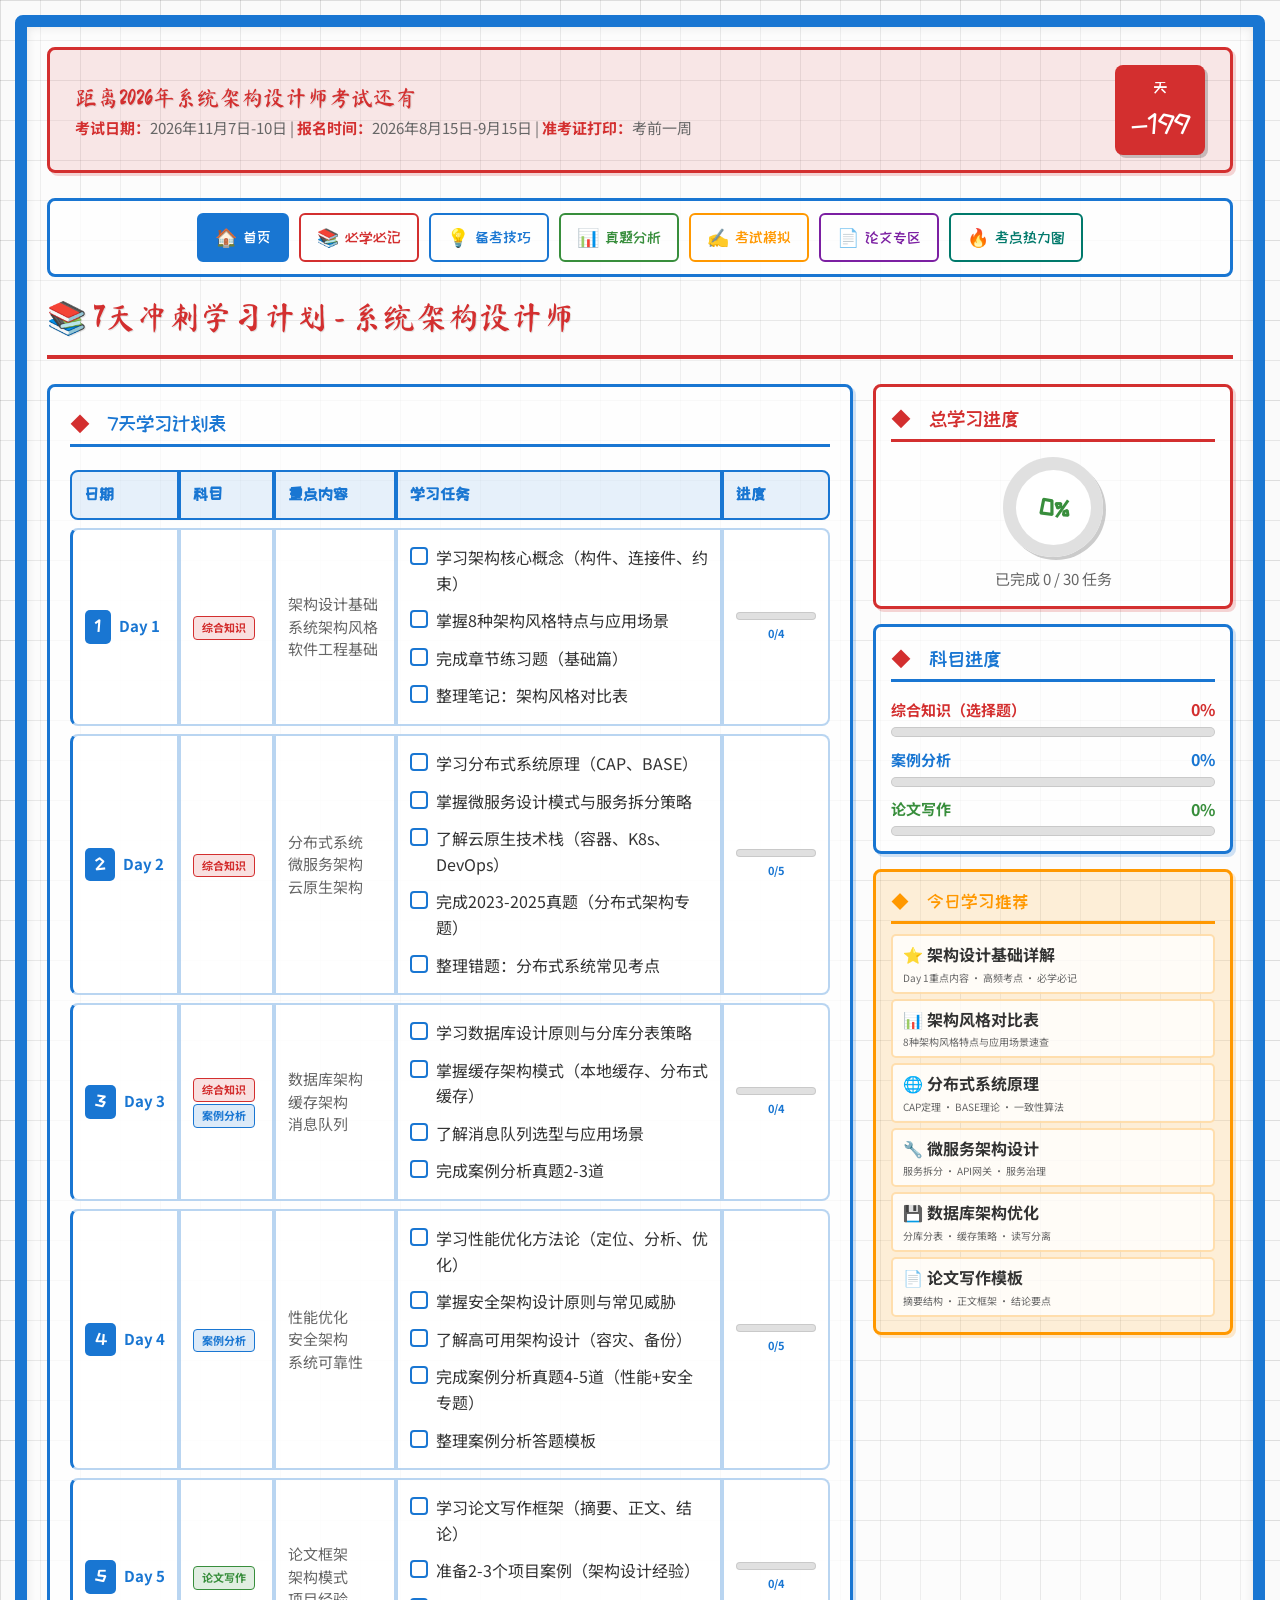
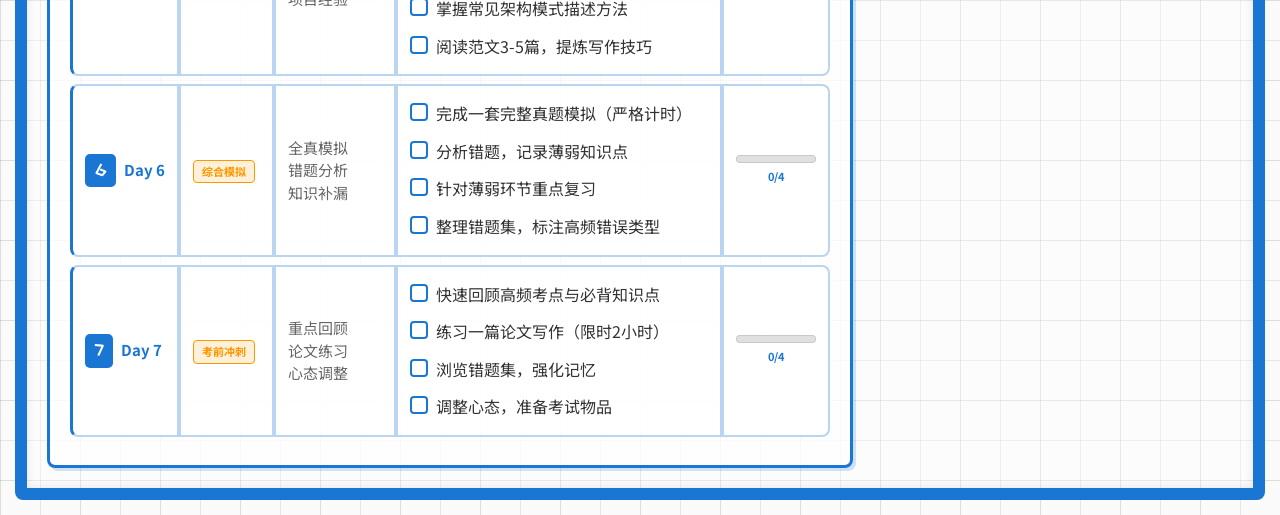
==== commit 01a7e851: "优化快速导航：移到顶部、统一组件、当前页面高亮显示" ====
--- a/index.html
+++ b/index.html
@@ -519,119 +519,14 @@
             margin-top: 2px;
         }
 
-        /* 快速导航区域 */
-        .quick-nav-section {
-            margin-top: 25px;
-        }
-
-        .nav-grid {
-            display: grid;
-            grid-template-columns: repeat(6, 1fr);
-            gap: 15px;
-        }
-
-        .nav-card {
-            background: rgba(255,255,255,0.7);
-            border: 3px solid;
-            border-radius: 8px;
-            padding: 15px;
-            text-align: center;
-            cursor: pointer;
-            transition: all 0.3s;
-            box-shadow: 3px 3px 0;
-        }
-
-        .nav-card:hover {
-            transform: translateY(-3px);
-        }
-
-        .nav-card.red {
-            border-color: #d32f2f;
-            box-shadow: 3px 3px 0 rgba(211,47,47,0.2);
-        }
-
-        .nav-card.red:hover {
-            background: rgba(211,47,47,0.15);
-        }
-
-        .nav-card.blue {
-            border-color: #1976d2;
-            box-shadow: 3px 3px 0 rgba(25,118,210,0.2);
-        }
-
-        .nav-card.blue:hover {
-            background: rgba(25,118,210,0.15);
-        }
-
-        .nav-card.green {
-            border-color: #388e3c;
-            box-shadow: 3px 3px 0 rgba(56,142,60,0.2);
-        }
-
-        .nav-card.green:hover {
-            background: rgba(56,142,60,0.15);
-        }
-
-        .nav-card.orange {
-            border-color: #ff9800;
-            box-shadow: 3px 3px 0 rgba(255,152,0,0.2);
-        }
-
-        .nav-card.orange:hover {
-            background: rgba(255,152,0,0.15);
-        }
-
-        .nav-card.purple {
-            border-color: #7b1fa2;
-            box-shadow: 3px 3px 0 rgba(123,31,162,0.2);
-        }
-
-        .nav-card.purple:hover {
-            background: rgba(123,31,162,0.15);
-        }
-
-        .nav-card.teal {
-            border-color: #00796b;
-            box-shadow: 3px 3px 0 rgba(0,121,107,0.2);
-        }
-
-        .nav-card.teal:hover {
-            background: rgba(0,121,107,0.15);
-        }
-
-        .nav-icon {
-            font-size: 28px;
-            margin-bottom: 8px;
-        }
-
-        .nav-label {
-            font-family: 'ZCOOL KuaiLe', cursive;
-            font-size: 16px;
-            font-weight: 700;
-        }
-
-        .nav-desc {
-            font-size: 11px;
-            color: #666;
-            margin-top: 3px;
-        }
-
         /* 响应式设计 */
         @media (max-width: 1024px) {
             .main-content {
                 grid-template-columns: 1fr;
             }
-
-            .nav-grid {
-                grid-template-columns: repeat(3, 1fr);
-            }
         }
 
         @media (max-width: 768px) {
-            .nav-grid {
-                grid-template-columns: repeat(2, 1fr);
-            }
-
             .countdown-banner {
                 flex-direction: column;
                 gap: 15px;
@@ -673,6 +568,9 @@
             </div>
         </div>
 
+        <!-- 快速导航栏 -->
+        <div class="quick-nav-bar"></div>
+
         <!-- 页面标题 -->
         <div class="page-title">📚 7天冲刺学习计划 - 系统架构设计师</div>
 
@@ -1088,51 +986,11 @@
             </div>
         </div>
 
-        <!-- 快速导航区域 -->
-        <div class="quick-nav-section">
-            <div class="section-title">快速导航</div>
-            <div class="nav-grid">
-                <div class="nav-card red clickable" onclick="location.href='knowledge.html'">
-                    <div class="nav-icon" style="color: #d32f2f;">📚</div>
-                    <div class="nav-label" style="color: #d32f2f;">必学必记</div>
-                    <div class="nav-desc">高频考点 · 知识图谱</div>
-                </div>
-
-                <div class="nav-card blue clickable" onclick="location.href='tips.html'">
-                    <div class="nav-icon" style="color: #1976d2;">💡</div>
-                    <div class="nav-label" style="color: #1976d2;">备考技巧</div>
-                    <div class="nav-desc">答题方法 · 解题思路</div>
-                </div>
-
-                <div class="nav-card green clickable" onclick="location.href='questions.html'">
-                    <div class="nav-icon" style="color: #388e3c;">📊</div>
-                    <div class="nav-label" style="color: #388e3c;">真题分析</div>
-                    <div class="nav-desc">近5年真题 · 高频题型</div>
-                </div>
-
-                <div class="nav-card orange clickable" onclick="location.href='exam.html'">
-                    <div class="nav-icon" style="color: #ff9800;">✍️</div>
-                    <div class="nav-label" style="color: #ff9800;">考试模拟</div>
-                    <div class="nav-desc">模拟练习 · 错题本</div>
-                </div>
-
-                <div class="nav-card purple clickable" onclick="location.href='essay.html'">
-                    <div class="nav-icon" style="color: #7b1fa2;">📄</div>
-                    <div class="nav-label" style="color: #7b1fa2;">论文专区</div>
-                    <div class="nav-desc">范文库 · 写作模板</div>
-                </div>
-
-                <div class="nav-card teal clickable" onclick="location.href='heatmap.html'">
-                    <div class="nav-icon" style="color: #00796b;">🔥</div>
-                    <div class="nav-label" style="color: #00796b;">考点热力图</div>
-                    <div class="nav-desc">高频考点 · 可视化</div>
-                </div>
-            </div>
-        </div>
-    </div>
-
     <script src="js/common.js"></script>
     <script>
+        // 渲染快速导航栏
+        renderQuickNav('home');
+
         // 计算考试倒计时
         function calculateCountdown() {
             const daysRemaining = calcDaysRemaining();
--- a/css/common.css
+++ b/css/common.css
@@ -345,4 +345,82 @@
     .search-input {
         width: 100%;
     }
+}
+
+/* ===== 快速导航栏 ===== */
+.quick-nav-bar {
+    display: flex;
+    justify-content: center;
+    gap: 10px;
+    padding: 12px 15px;
+    margin-bottom: 15px;
+    background: rgba(255,255,255,0.8);
+    border: 3px solid #1976d2;
+    border-radius: 8px;
+    flex-wrap: wrap;
+}
+
+.quick-nav-item {
+    display: flex;
+    align-items: center;
+    gap: 6px;
+    padding: 8px 16px;
+    border: 2px solid;
+    border-radius: 6px;
+    cursor: pointer;
+    transition: all 0.3s;
+    font-family: 'ZCOOL KuaiLe', cursive;
+    font-size: 15px;
+    background: rgba(255,255,255,0.5);
+}
+
+.quick-nav-item:hover {
+    transform: translateY(-2px);
+    box-shadow: 2px 2px 0 rgba(0,0,0,0.15);
+}
+
+.quick-nav-item.active {
+    background: currentColor;
+    color: #fff !important;
+}
+
+.quick-nav-item .nav-icon {
+    font-size: 18px;
+}
+
+/* 各模块颜色 */
+.quick-nav-item.home { color: #1976d2; border-color: #1976d2; }
+.quick-nav-item.home:hover, .quick-nav-item.home.active { background: #1976d2; }
+
+.quick-nav-item.knowledge { color: #d32f2f; border-color: #d32f2f; }
+.quick-nav-item.knowledge:hover, .quick-nav-item.knowledge.active { background: #d32f2f; }
+
+.quick-nav-item.tips { color: #1976d2; border-color: #1976d2; }
+.quick-nav-item.tips:hover, .quick-nav-item.tips.active { background: #1976d2; }
+
+.quick-nav-item.questions { color: #388e3c; border-color: #388e3c; }
+.quick-nav-item.questions:hover, .quick-nav-item.questions.active { background: #388e3c; }
+
+.quick-nav-item.exam { color: #ff9800; border-color: #ff9800; }
+.quick-nav-item.exam:hover, .quick-nav-item.exam.active { background: #ff9800; }
+
+.quick-nav-item.essay { color: #7b1fa2; border-color: #7b1fa2; }
+.quick-nav-item.essay:hover, .quick-nav-item.essay.active { background: #7b1fa2; }
+
+.quick-nav-item.heatmap { color: #00796b; border-color: #00796b; }
+.quick-nav-item.heatmap:hover, .quick-nav-item.heatmap.active { background: #00796b; }
+
+/* 响应式 */
+@media (max-width: 768px) {
+    .quick-nav-bar {
+        gap: 6px;
+        padding: 8px 10px;
+    }
+    .quick-nav-item {
+        padding: 6px 10px;
+        font-size: 13px;
+    }
+    .quick-nav-item .nav-icon {
+        font-size: 14px;
+    }
 }
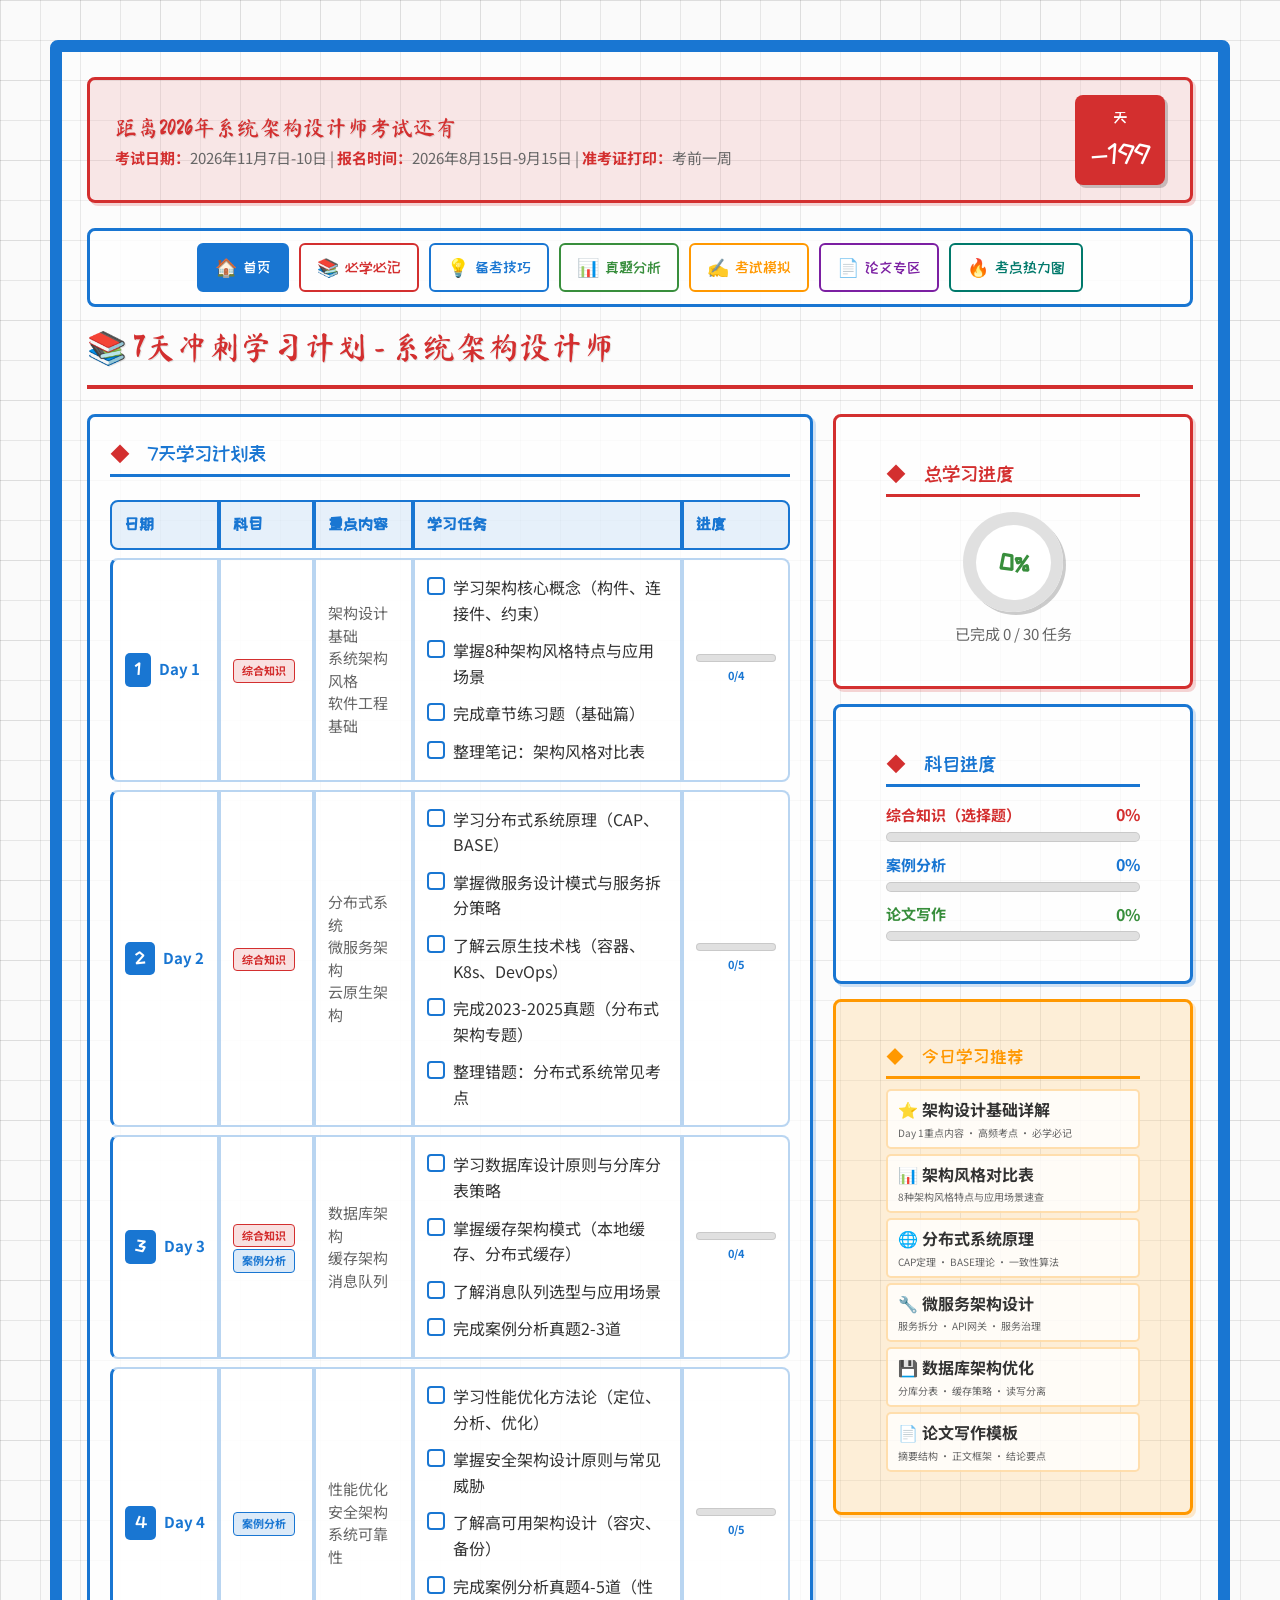
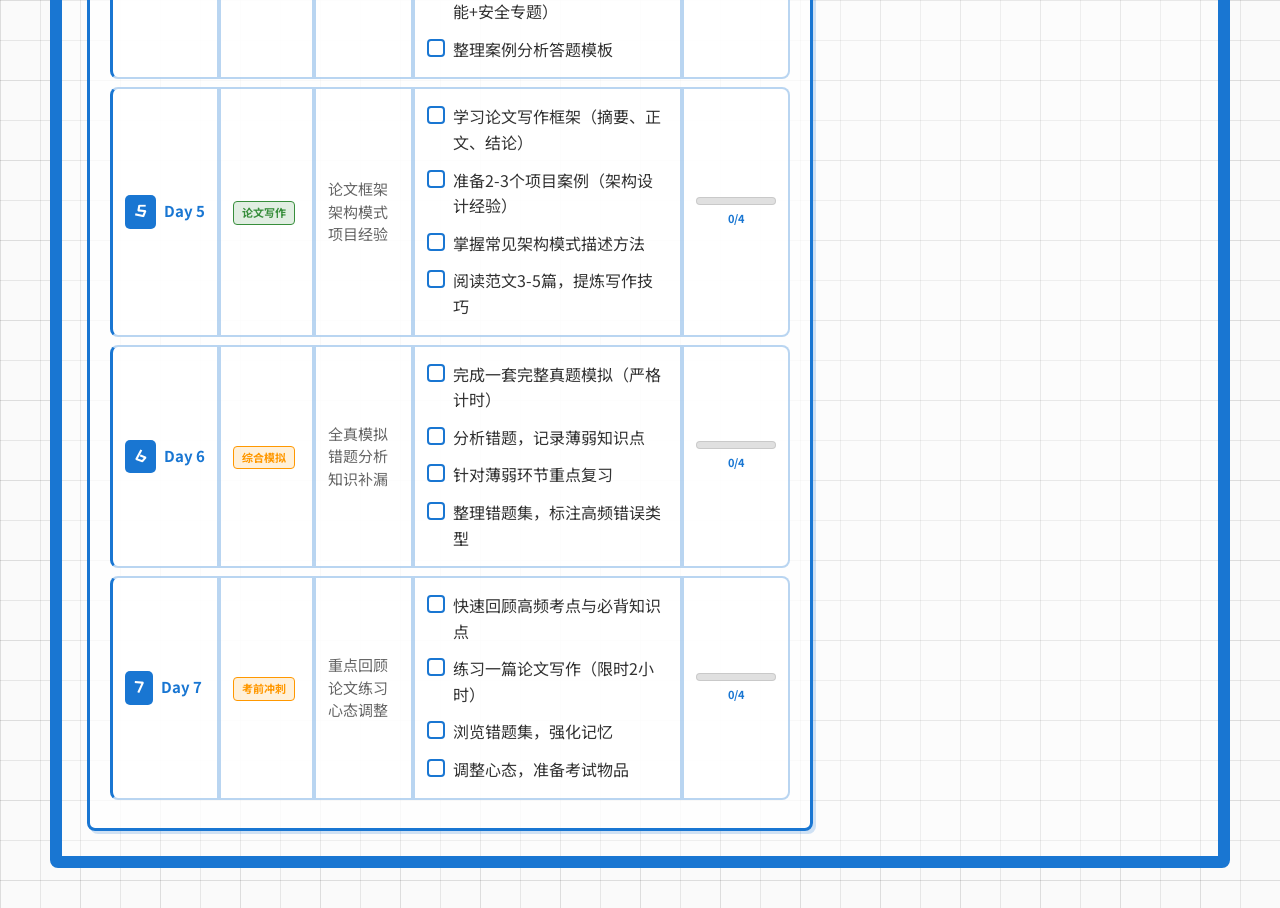
==== commit 4f026e95: "统一调整页面布局：body增加左右50px留白，whiteboard-container居中1400px宽度" ====
--- a/index.html
+++ b/index.html
@@ -21,19 +21,17 @@
                 linear-gradient(rgba(0,0,0,0.04) 1px, transparent 1px),
                 linear-gradient(90deg, rgba(0,0,0,0.04) 1px, transparent 1px);
             background-size: 40px 40px, 40px 40px, 80px 80px, 80px 80px;
-            padding: 15px;
+            padding: 40px 50px;
             color: #333;
             min-height: 100vh;
         }
 
         /* 白板边框效果 */
         .whiteboard-container {
-            position: relative;
             background: rgba(255,255,255,0.3);
             border: 12px solid #1976d2;
             border-radius: 8px;
-            box-shadow: inset 0 0 10px rgba(0,0,0,0.1);
-            padding: 20px;
+            padding: 25px;
             max-width: 1400px;
             margin: 0 auto;
         }
@@ -368,7 +366,7 @@
             background: rgba(255,255,255,0.7);
             border: 3px solid #d32f2f;
             border-radius: 8px;
-            padding: 15px;
+            padding: 40px 50px;
             text-align: center;
             box-shadow: 3px 3px 0 rgba(211,47,47,0.2);
         }
@@ -414,7 +412,7 @@
             background: rgba(255,255,255,0.7);
             border: 3px solid #1976d2;
             border-radius: 8px;
-            padding: 15px;
+            padding: 40px 50px;
             box-shadow: 3px 3px 0 rgba(25,118,210,0.2);
         }
 
@@ -474,7 +472,7 @@
             background: rgba(255,152,0,0.15);
             border: 3px solid #ff9800;
             border-radius: 8px;
-            padding: 15px;
+            padding: 40px 50px;
             box-shadow: 3px 3px 0 rgba(255,152,0,0.2);
         }
 
@@ -569,7 +567,15 @@
         </div>
 
         <!-- 快速导航栏 -->
-        <div class="quick-nav-bar"></div>
+        <div class="quick-nav-bar">
+            <div class="quick-nav-item home active" onclick="location.href='index.html'"><span class="nav-icon">🏠</span><span class="nav-label">首页</span></div>
+            <div class="quick-nav-item knowledge" onclick="location.href='knowledge.html'"><span class="nav-icon">📚</span><span class="nav-label">必学必记</span></div>
+            <div class="quick-nav-item tips" onclick="location.href='tips.html'"><span class="nav-icon">💡</span><span class="nav-label">备考技巧</span></div>
+            <div class="quick-nav-item questions" onclick="location.href='questions.html'"><span class="nav-icon">📊</span><span class="nav-label">真题分析</span></div>
+            <div class="quick-nav-item exam" onclick="location.href='exam.html'"><span class="nav-icon">✍️</span><span class="nav-label">考试模拟</span></div>
+            <div class="quick-nav-item essay" onclick="location.href='essay.html'"><span class="nav-icon">📄</span><span class="nav-label">论文专区</span></div>
+            <div class="quick-nav-item heatmap" onclick="location.href='heatmap.html'"><span class="nav-icon">🔥</span><span class="nav-label">考点热力图</span></div>
+        </div>
 
         <!-- 页面标题 -->
         <div class="page-title">📚 7天冲刺学习计划 - 系统架构设计师</div>
@@ -988,8 +994,8 @@
 
     <script src="js/common.js"></script>
     <script>
-        // 渲染快速导航栏
-        renderQuickNav('home');
+        // 直接渲染快速导航栏（script在DOM底部，元素已存在）
+        // 导航栏已硬编码，无需渲染
 
         // 计算考试倒计时
         function calculateCountdown() {
--- a/css/common.css
+++ b/css/common.css
@@ -349,15 +349,16 @@
 
 /* ===== 快速导航栏 ===== */
 .quick-nav-bar {
-    display: flex;
-    justify-content: center;
-    gap: 10px;
-    padding: 12px 15px;
-    margin-bottom: 15px;
-    background: rgba(255,255,255,0.8);
-    border: 3px solid #1976d2;
-    border-radius: 8px;
-    flex-wrap: wrap;
+    display: flex !important;
+    justify-content: center !important;
+    gap: 10px !important;
+    padding: 12px 15px !important;
+    margin-bottom: 15px !important;
+    background: rgba(255,255,255,0.8) !important;
+    border: 3px solid #1976d2 !important;
+    border-radius: 8px !important;
+    flex-wrap: wrap !important;
+    min-height: 50px !important;
 }
 
 .quick-nav-item {
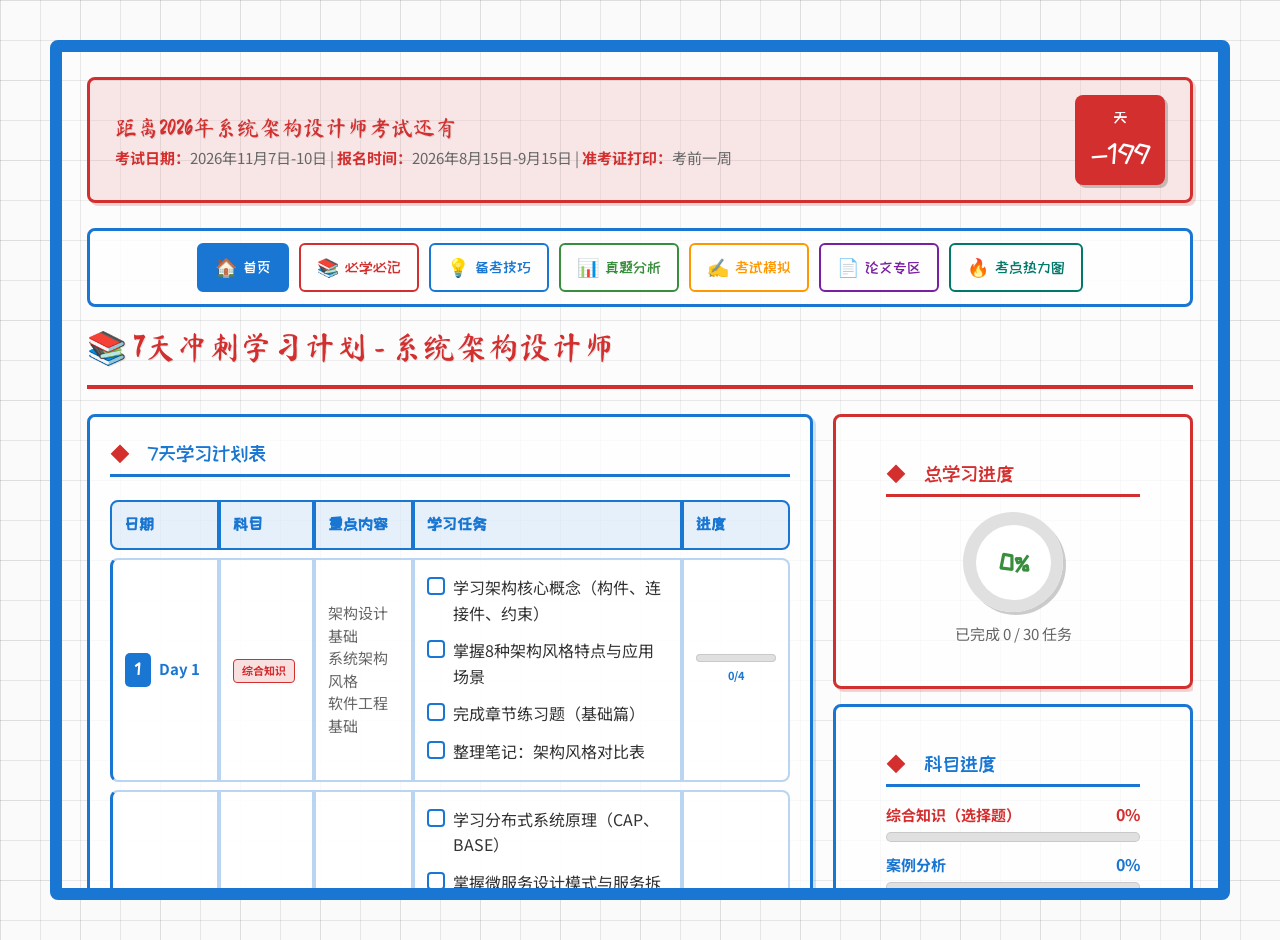
==== commit fe1ab6e9: "为各模块右侧内容展示区添加可滚动功能 - index.html: 左侧学习计划表格和右侧进度区均可滚动 - knowledge.html: 左侧考点目录和右侧内容区均可滚动 - questions.h" ====
--- a/index.html
+++ b/index.html
@@ -32,8 +32,10 @@
             border: 12px solid #1976d2;
             border-radius: 8px;
             padding: 25px;
-            max-width: 1400px;
+            max-width: 1500px;
             margin: 0 auto;
+            max-height: calc(100vh - 40px);
+            overflow: hidden;
         }
 
         /* 倒计时横幅 */
@@ -104,7 +106,31 @@
             grid-template-columns: 1fr 360px;
             gap: 20px;
             min-height: calc(100vh - 250px);
-        }
+            max-height: calc(100vh - 180px);
+            overflow: hidden;
+        }
+
+        /* 左侧计划区可滚动 */
+        .study-plan-section {
+            max-height: 100%;
+            overflow-y: auto;
+            scrollbar-width: thin;
+            scrollbar-color: #1976d2 rgba(0,0,0,0.1);
+        }
+        .study-plan-section::-webkit-scrollbar { width: 8px; }
+        .study-plan-section::-webkit-scrollbar-track { background: rgba(0,0,0,0.1); border-radius: 4px; }
+        .study-plan-section::-webkit-scrollbar-thumb { background: #1976d2; border-radius: 4px; }
+
+        /* 右侧进度区可滚动 */
+        .progress-section {
+            max-height: 100%;
+            overflow-y: auto;
+            scrollbar-width: thin;
+            scrollbar-color: #d32f2f rgba(0,0,0,0.1);
+        }
+        .progress-section::-webkit-scrollbar { width: 8px; }
+        .progress-section::-webkit-scrollbar-track { background: rgba(0,0,0,0.1); border-radius: 4px; }
+        .progress-section::-webkit-scrollbar-thumb { background: #d32f2f; border-radius: 4px; }
 
         /* 7天学习计划表格 */
         .study-plan-section {
